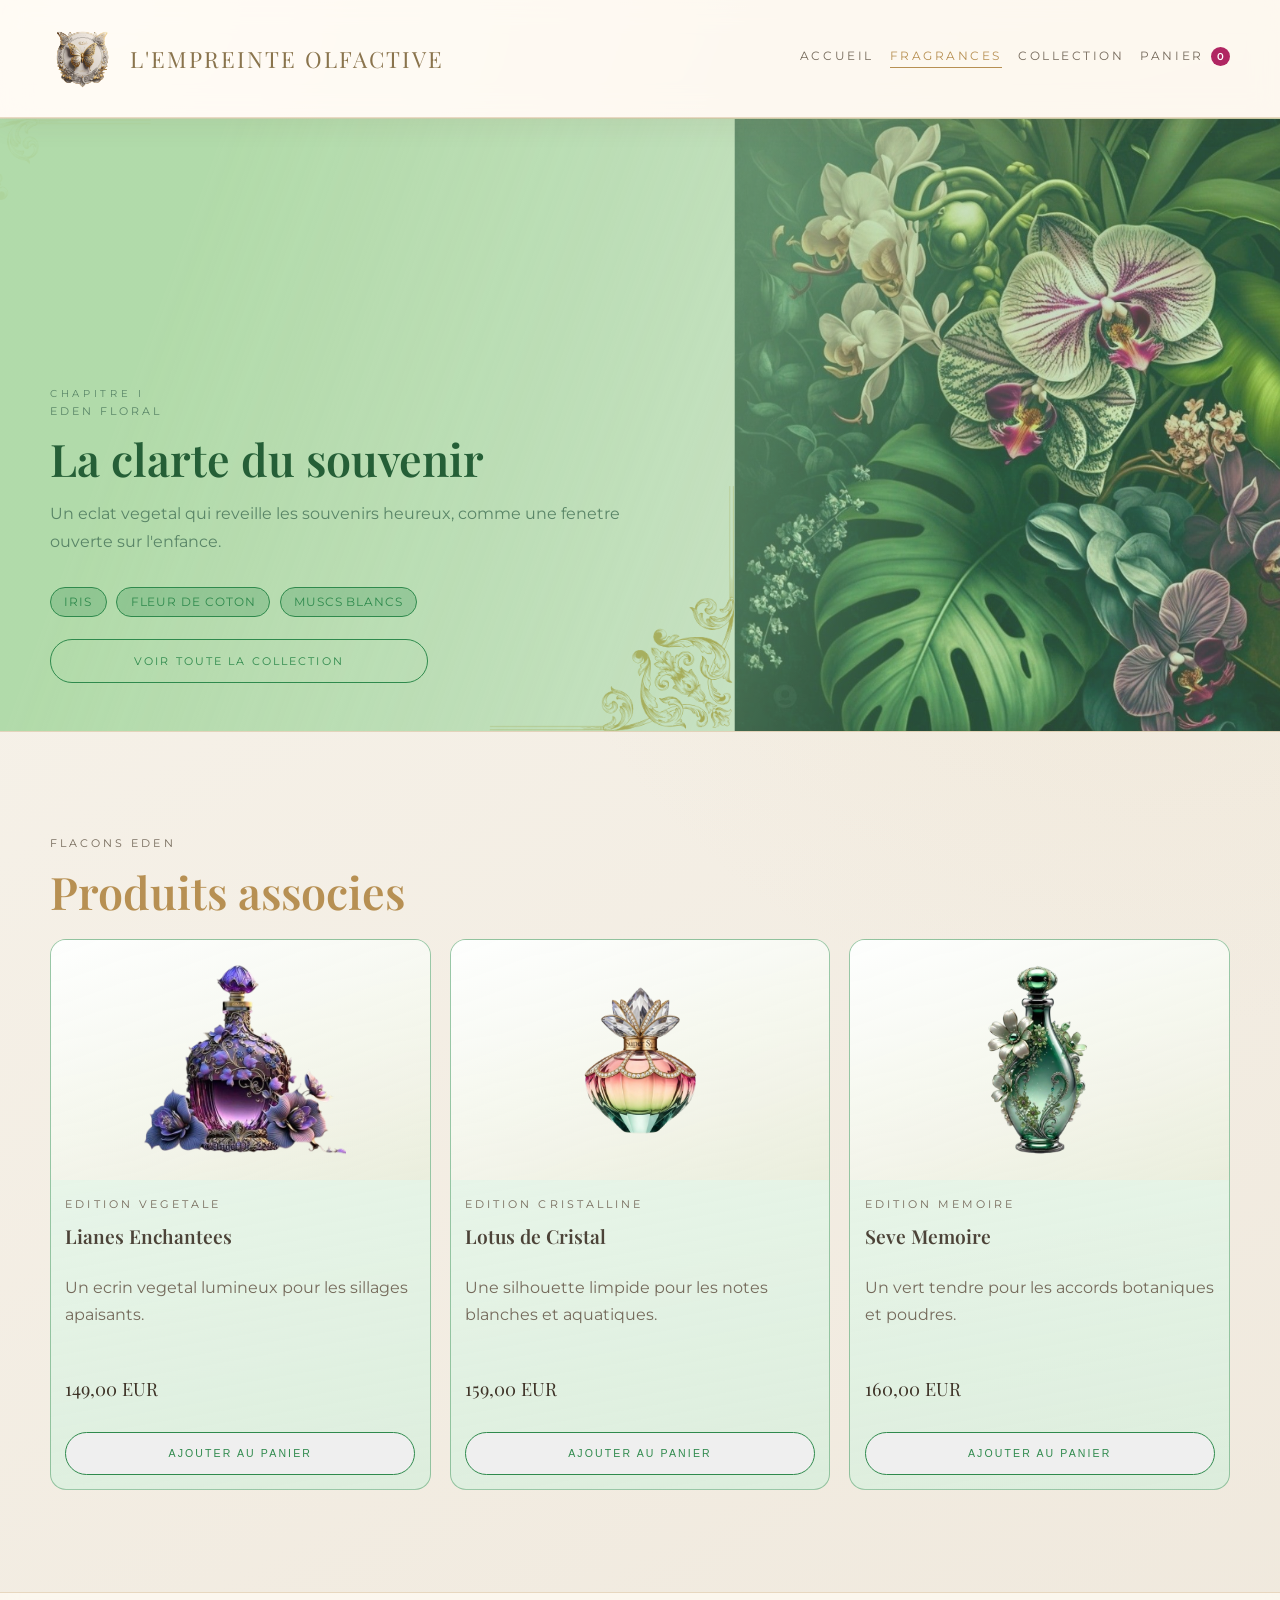
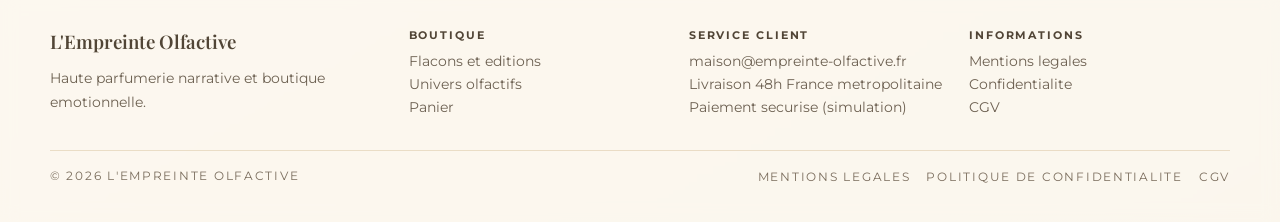
==== fragrance-eden.html @ c9fff160 "feat: update branding, headers, contact page and cleanup assets" ====
<!DOCTYPE html>
<html lang="fr">
<head>
    <meta charset="UTF-8">
    <meta name="viewport" content="width=device-width, initial-scale=1.0">
    <title>L'Empreinte Olfactive | Eden Floral</title>
    <meta name="description" content="Page fragrance Eden Floral avec ses flacons et ses notes.">
    <link rel="preconnect" href="https://fonts.googleapis.com">
    <link rel="preconnect" href="https://fonts.gstatic.com" crossorigin>
    <link href="https://fonts.googleapis.com/css2?family=Montserrat:wght@300;400;500&family=Playfair+Display:ital,wght@0,600;1,600&display=swap" rel="stylesheet">
    <link rel="icon" type="image/svg+xml" href="assets/img/favicon.svg">
    <link rel="stylesheet" href="css/style.css">
</head>
<body>
    <nav class="site-nav">
        <div class="site-nav-inner">
            <a class="brand" href="index.html">
    <img src="assets/img/logo.png" alt="Logo" class="logo-img">
    <span class="brand-text">L'Empreinte Olfactive</span>
</a>
            <div class="menu">
                <a href="index.html">Accueil</a>
                <a href="fragrance.html" class="active">Fragrances</a>
                <a href="collection.html">Collection</a>
                <a href="panier.html" class="nav-cart-link">Panier <span class="cart-count" data-cart-count>0</span></a>
            </div>
        </div>
    </nav>

    <section class="section section-fragrance theme-eden">
        <article class="fragrance-header accent-eden">
            <img src="assets/img/Eden-floral.png" alt="Univers Eden Floral">
            <div class="fragrance-header-content">
                <p class="fragrance-kicker">Chapitre I</p>
                <p class="eyebrow">Eden Floral</p>
                <h2>La clarte du souvenir</h2>
                <p>Un eclat vegetal qui reveille les souvenirs heureux, comme une fenetre ouverte sur l'enfance.</p>
                <div class="notes">
                    <span class="note">Iris</span>
                    <span class="note">Fleur de coton</span>
                    <span class="note">Muscs blancs</span>
                </div>
                <a class="btn" href="collection.html">Voir toute la collection</a>
            </div>
        </article>
    </section>

    <main class="section">
        <div class="site-shell">
            <div class="section-head">
                <p class="eyebrow">Flacons Eden</p>
                <h2>Produits associes</h2>
            </div>
            <section class="products">
                <article class="product-card tone-eden">
                    <div class="product-media"><img src="assets/img/flacon-lianes-enchantees.png" alt="Flacon Lianes Enchantees"></div>
                    <div class="product-body">
                        <p class="eyebrow">Edition Vegetale</p>
                        <h3>Lianes Enchantees</h3>
                        <p>Un ecrin vegetal lumineux pour les sillages apaisants.</p>
                        <p class="product-price">149,00 EUR</p>
                        <button class="btn" type="button" data-add-to-cart data-id="lianes-enchantees" data-name="Lianes Enchantees" data-price="149" data-image="assets/img/flacon-lianes-enchantees.png">Ajouter au panier</button>
                    </div>
                </article>
                <article class="product-card tone-eden">
                    <div class="product-media"><img src="assets/img/lotus-de-cristal.png" alt="Flacon Lotus de Cristal"></div>
                    <div class="product-body">
                        <p class="eyebrow">Edition Cristalline</p>
                        <h3>Lotus de Cristal</h3>
                        <p>Une silhouette limpide pour les notes blanches et aquatiques.</p>
                        <p class="product-price">159,00 EUR</p>
                        <button class="btn" type="button" data-add-to-cart data-id="lotus-cristal" data-name="Lotus de Cristal" data-price="159" data-image="assets/img/lotus-de-cristal.png">Ajouter au panier</button>
                    </div>
                </article>
                <article class="product-card tone-eden">
                    <div class="product-media"><img src="assets/img/seve-memoire.png" alt="Flacon Seve Memoire"></div>
                    <div class="product-body">
                        <p class="eyebrow">Edition Memoire</p>
                        <h3>Seve Memoire</h3>
                        <p>Un vert tendre pour les accords botaniques et poudres.</p>
                        <p class="product-price">160,00 EUR</p>
                        <button class="btn" type="button" data-add-to-cart data-id="seve-memoire" data-name="Seve Memoire" data-price="160" data-image="assets/img/seve-memoire.png">Ajouter au panier</button>
                    </div>
                </article>
            </section>
        </div>
    </main>

    <footer class="site-footer">
        <div class="footer-grid">
            <section class="footer-col"><h3>L'Empreinte Olfactive</h3><p>Haute parfumerie narrative et boutique emotionnelle.</p></section>
            <section class="footer-col"><h4>Boutique</h4><ul><li><a href="collection.html">Flacons et editions</a></li><li><a href="fragrance.html">Univers olfactifs</a></li><li><a href="panier.html">Panier</a></li></ul></section>
            <section class="footer-col"><h4>Service Client</h4><ul><li><a href="mailto:maison@empreinte-olfactive.fr">maison@empreinte-olfactive.fr</a></li><li>Livraison 48h France metropolitaine</li><li>Paiement securise (simulation)</li></ul></section>
            <section class="footer-col"><h4>Informations</h4><ul><li><a href="mentions-legales.html">Mentions legales</a></li><li><a href="politique-confidentialite.html">Confidentialite</a></li><li><a href="cgv.html">CGV</a></li></ul></section>
        </div>
        <div class="footer-legal"><p>&copy; 2026 L'Empreinte Olfactive</p><div class="footer-legal-links"><a href="mentions-legales.html">Mentions legales</a><a href="politique-confidentialite.html">Politique de confidentialite</a><a href="cgv.html">CGV</a></div></div>
    </footer>
    <script src="js/app.js"></script>
</body>
</html>
---- css/style.css ----
:root {
    --ivory-1: #f8f4ec;
    --ivory-2: #efe8dc;
    --pearl: #fffdf8;
    --champagne: #d6b67a;
    --gold-soft: #b79053;
    --ink: #4c4338;
    --ink-soft: #756a5b;
    --line: rgba(183, 144, 83, 0.3);
    --panel: rgba(255, 252, 245, 0.65);
    --hero-mask: linear-gradient(115deg, rgba(255, 250, 242, 0.86) 18%, rgba(255, 250, 242, 0.62) 52%, rgba(255, 250, 242, 0.2) 76%);
    --shadow: 0 24px 50px rgba(108, 86, 57, 0.15);
    --radius-xl: 24px;
    --radius-md: 16px;
    --space-xl: clamp(3rem, 8vw, 7rem);
    --space-lg: clamp(2rem, 4vw, 3.5rem);
    --space-md: clamp(1.2rem, 2.2vw, 2rem);
    --fragrance-accent: #8ea476;
    --fragrance-accent-soft: rgba(142, 164, 118, 0.2);
}

html {
    scroll-behavior: smooth;
}

* {
    box-sizing: border-box;
}

body {
    margin: 0;
    color: var(--ink);
    font-family: 'Montserrat', sans-serif;
    background:
        radial-gradient(circle at 8% 0%, rgba(255, 255, 255, 0.9) 0, rgba(255, 255, 255, 0) 30%),
        radial-gradient(circle at 90% 20%, rgba(223, 200, 158, 0.18) 0, rgba(223, 200, 158, 0) 36%),
        linear-gradient(150deg, var(--ivory-1) 0%, var(--ivory-2) 100%);
    min-height: 100vh;
}

::selection {
    background: rgba(183, 144, 83, 0.22);
    color: var(--ink);
}

img {
    max-width: 100%;
    display: block;
}

a {
    color: inherit;
    text-decoration: none;
}

.site-shell {
    width: min(1180px, calc(100% - 2.2rem));
    margin-inline: auto;
}

.site-nav {
    position: sticky;
    top: 0;
    z-index: 30;
    backdrop-filter: blur(14px);
    background: rgba(255, 251, 243, 0.8);
    border-bottom: 1px solid var(--line);
    box-shadow: 0 8px 24px rgba(120, 97, 67, 0.08);
}

.site-nav-inner {
    width: min(1180px, calc(100% - 2.2rem));
    margin-inline: auto;
    padding: 1rem 0;
    display: flex;
    align-items: center;
    justify-content: space-between;
    gap: 1rem;
}

.brand {
    font-family: 'Playfair Display', serif;
    font-size: 1.3rem;
    letter-spacing: 0.2em;
    text-transform: uppercase;
    color: var(--gold-soft);
}

.menu {
    display: flex;
    align-items: center;
    gap: 1rem;
    flex-wrap: wrap;
}

.menu a {
    font-size: 0.72rem;
    text-transform: uppercase;
    letter-spacing: 0.22em;
    color: var(--ink-soft);
    padding-bottom: 0.2rem;
    border-bottom: 1px solid transparent;
    transition: border-color 0.25s ease, color 0.25s ease;
}

.menu a:hover,
.menu a.active {
    color: var(--gold-soft);
    border-color: var(--gold-soft);
}

.hero {
    position: relative;
    min-height: clamp(460px, 76vh, 760px);
    display: flex;
    align-items: center;
    overflow: hidden;
    border-bottom: 1px solid var(--line);
}

.hero-inner {
    position: relative;
    z-index: 2;
    width: min(1180px, calc(100% - 2.2rem));
    margin-inline: auto;
    padding: clamp(3rem, 7vw, 6rem) 0;
}

.eyebrow {
    margin: 0 0 0.8rem;
    text-transform: uppercase;
    letter-spacing: 0.28em;
    font-size: 0.68rem;
    color: var(--ink-soft);
}

h1,
h2,
h3 {
    font-family: 'Playfair Display', serif;
    font-weight: 600;
    margin: 0;
}

h1 {
    font-size: clamp(2rem, 6vw, 4rem);
    line-height: 1.04;
    color: var(--gold-soft);
}

h2 {
    font-size: clamp(1.8rem, 4vw, 2.8rem);
    color: var(--gold-soft);
    line-height: 1.14;
}

p {
    line-height: 1.7;
    color: var(--ink-soft);
}

.hero-copy p {
    margin: 1.1rem 0 1.6rem;
    max-width: 42ch;
}

.hero-media {
    position: absolute;
    inset: 0;
    border-radius: 0;
    border: 0;
    overflow: hidden;
    min-height: 100%;
    box-shadow: none;
}

.hero-media::before {
    content: '';
    position: absolute;
    inset: 0;
    background: var(--hero-mask);
    z-index: 2;
}

.hero-media img {
    position: absolute;
    inset: 0;
    width: 100%;
    height: 100%;
    object-fit: cover;
    z-index: 1;
}

.hero-copy {
    position: relative;
    max-width: 54ch;
    animation: riseIn 0.9s ease both;
}

.btn {
    display: inline-flex;
    align-items: center;
    justify-content: center;
    border: 1px solid var(--gold-soft);
    padding: 0.9rem 1.4rem;
    text-transform: uppercase;
    letter-spacing: 0.2em;
    font-size: 0.66rem;
    color: var(--gold-soft);
    border-radius: 999px;
    transition: all 0.3s ease;
}

.btn:hover {
    background: var(--gold-soft);
    color: var(--pearl);
    transform: translateY(-2px);
}

.btn.is-disabled,
.btn[aria-disabled='true'] {
    opacity: 0.45;
    pointer-events: none;
    transform: none;
}

.btn-soft {
    border-color: var(--line);
    color: var(--ink-soft);
}

.btn-soft:hover {
    border-color: var(--ink-soft);
    background: transparent;
    color: var(--ink);
}

.section {
    padding: var(--space-xl) 0;
}

.section-fragrance {
    padding: 0;
}

.section-fragrance {
    --theme-accent: var(--gold-soft);
    --theme-soft: rgba(183, 144, 83, 0.18);
    --theme-ink: var(--ink);
    --theme-veil: linear-gradient(110deg, rgba(248, 244, 236, 0.92) 15%, rgba(248, 244, 236, 0.55) 46%, rgba(248, 244, 236, 0.1) 75%);
    --theme-wash: rgba(183, 144, 83, 0.14);
}

.section-head {
    margin-bottom: 1.4rem;
}

.cards {
    display: grid;
    grid-template-columns: repeat(3, minmax(0, 1fr));
    gap: 1.2rem;
}

.card {
    background: var(--panel);
    border: 1px solid var(--line);
    border-radius: var(--radius-md);
    padding: 1.2rem;
    display: flex;
    flex-direction: column;
    gap: 0.9rem;
    box-shadow: 0 14px 28px rgba(136, 113, 76, 0.1);
    animation: riseIn 0.7s ease both;
}

.card:hover {
    transform: translateY(-4px);
    transition: transform 0.3s ease;
}

.card .badge {
    width: fit-content;
    text-transform: uppercase;
    letter-spacing: 0.2em;
    font-size: 0.62rem;
    border-radius: 999px;
    padding: 0.34rem 0.72rem;
    color: var(--fragrance-accent);
    background: var(--fragrance-accent-soft);
}

.card h3 {
    color: var(--ink);
    font-size: 1.5rem;
}

.card p {
    margin: 0;
}

.accent-eden {
    --fragrance-accent: #7fb069;
    --fragrance-accent-soft: rgba(127, 176, 105, 0.2);
}

.accent-midnight {
    --fragrance-accent: #5a4966;
    --fragrance-accent-soft: rgba(90, 73, 102, 0.2);
}

.accent-majeste {
    --fragrance-accent: #a85d8f;
    --fragrance-accent-soft: rgba(168, 93, 143, 0.2);
}

.steps {
    display: grid;
    grid-template-columns: repeat(3, minmax(0, 1fr));
    gap: 1rem;
}

.step {
    border: 1px solid var(--line);
    border-radius: var(--radius-md);
    background: rgba(255, 255, 255, 0.55);
    padding: 1.2rem;
    animation: riseIn 0.7s ease both;
}

.step-number {
    font-family: 'Playfair Display', serif;
    color: var(--gold-soft);
    font-size: 1.6rem;
}

.fragrance-header {
    border-radius: 0;
    border-top: 1px solid var(--line);
    border-bottom: 1px solid var(--line);
    border-left: 0;
    border-right: 0;
    overflow: hidden;
    min-height: clamp(340px, 68vh, 620px);
    position: relative;
    box-shadow: none;
}

.fragrance-header::before {
    content: '';
    position: absolute;
    inset: 0;
    z-index: 1;
    background: var(--theme-veil);
}

.fragrance-header::after {
    content: '';
    position: absolute;
    inset: 0;
    z-index: 1;
    background: var(--theme-wash);
}

.fragrance-header.accent-eden::before {
    background: linear-gradient(110deg, rgba(207, 234, 189, 0.92) 15%, rgba(207, 234, 189, 0.56) 46%, rgba(207, 234, 189, 0.14) 75%);
}

.fragrance-header.accent-midnight::before {
    background: linear-gradient(110deg, rgba(175, 152, 190, 0.92) 15%, rgba(175, 152, 190, 0.58) 46%, rgba(175, 152, 190, 0.16) 75%);
}

.fragrance-header.accent-majeste::before {
    background: linear-gradient(110deg, rgba(228, 186, 208, 0.92) 15%, rgba(228, 186, 208, 0.58) 46%, rgba(228, 186, 208, 0.16) 75%);
}

.fragrance-header img {
    width: 100%;
    height: 100%;
    object-fit: cover;
    position: absolute;
    inset: 0;
}

.fragrance-header-content {
    position: relative;
    z-index: 2;
    width: min(1180px, calc(100% - 2.2rem));
    margin-inline: auto;
    padding: clamp(1.8rem, 4vw, 3rem) 0;
    display: flex;
    flex-direction: column;
    justify-content: flex-end;
    min-height: clamp(340px, 68vh, 620px);
    animation: riseIn 0.8s ease both;
}

.fragrance-kicker {
    margin: 0;
    font-size: 0.64rem;
    letter-spacing: 0.36em;
    text-transform: uppercase;
    color: var(--theme-accent);
}

.fragrance-header-content p,
.fragrance-header-content h2,
.fragrance-header-content .notes,
.fragrance-header-content .btn {
    max-width: 54ch;
}

.section-fragrance .fragrance-header-content h2 {
    color: var(--theme-ink);
}

.section-fragrance .fragrance-header-content p,
.section-fragrance .eyebrow {
    color: color-mix(in srgb, var(--theme-ink) 76%, #ffffff 24%);
}

.section-fragrance .btn {
    border-color: var(--theme-accent);
    color: var(--theme-accent);
}

.section-fragrance .btn:hover {
    background: var(--theme-accent);
    color: var(--pearl);
}

.section-fragrance .note {
    border-color: var(--theme-accent);
    background: var(--theme-soft);
    color: var(--theme-accent);
}

.theme-eden {
    --theme-accent: #2f8a4d;
    --theme-soft: rgba(47, 138, 77, 0.26);
    --theme-ink: #255f37;
    --theme-veil: linear-gradient(110deg, rgba(227, 247, 233, 0.95) 12%, rgba(227, 247, 233, 0.6) 44%, rgba(227, 247, 233, 0.16) 74%);
    --theme-wash: rgba(71, 163, 92, 0.24);
    background: linear-gradient(180deg, rgba(176, 232, 185, 0.42) 0%, rgba(248, 244, 236, 0.18) 100%);
}

.theme-midnight {
    --theme-accent: #215fa8;
    --theme-soft: rgba(33, 95, 168, 0.26);
    --theme-ink: #184679;
    --theme-veil: linear-gradient(110deg, rgba(221, 234, 252, 0.95) 12%, rgba(221, 234, 252, 0.62) 44%, rgba(221, 234, 252, 0.17) 74%);
    --theme-wash: rgba(34, 96, 173, 0.24);
    background: linear-gradient(180deg, rgba(168, 202, 245, 0.4) 0%, rgba(248, 244, 236, 0.18) 100%);
}

.theme-majeste {
    --theme-accent: #b02662;
    --theme-soft: rgba(176, 38, 98, 0.24);
    --theme-ink: #7f1f4a;
    --theme-veil: linear-gradient(110deg, rgba(252, 228, 239, 0.96) 12%, rgba(252, 228, 239, 0.62) 44%, rgba(252, 228, 239, 0.17) 74%);
    --theme-wash: rgba(183, 34, 100, 0.24);
    background: linear-gradient(180deg, rgba(245, 173, 207, 0.44) 0%, rgba(248, 244, 236, 0.18) 100%);
}

.notes {
    display: flex;
    flex-wrap: wrap;
    gap: 0.6rem;
    margin: 1rem 0 1.4rem;
}

.note {
    border: 1px solid var(--fragrance-accent);
    background: var(--fragrance-accent-soft);
    color: var(--fragrance-accent);
    border-radius: 999px;
    padding: 0.44rem 0.84rem;
    font-size: 0.72rem;
    letter-spacing: 0.08em;
    text-transform: uppercase;
}

.products {
    display: grid;
    grid-template-columns: repeat(3, minmax(0, 1fr));
    gap: 1.2rem;
}

.product-card img {
    height: 250px; /* Ajuste selon tes besoins */
    width: auto;
    object-fit: contain;
}

.product-card {
    border: 1px solid var(--line);
    background: rgba(255, 255, 255, 0.62);
    border-radius: var(--radius-md);
    overflow: hidden;
    display: flex;
    flex-direction: column;
    transition: transform 0.3s ease, box-shadow 0.3s ease;
    animation: riseIn 0.7s ease both;
}

.product-card.tone-eden {
    border-color: rgba(47, 138, 77, 0.44);
    background: linear-gradient(170deg, rgba(237, 250, 240, 0.92), rgba(212, 238, 219, 0.72));
}

.product-card.tone-midnight {
    border-color: rgba(33, 95, 168, 0.44);
    background: linear-gradient(170deg, rgba(236, 245, 255, 0.94), rgba(213, 228, 247, 0.74));
}

.product-card.tone-majeste {
    border-color: rgba(176, 38, 98, 0.44);
    background: linear-gradient(170deg, rgba(255, 238, 247, 0.94), rgba(249, 214, 231, 0.74));
}

.product-card.tone-eden .btn,
.product-card.tone-midnight .btn,
.product-card.tone-majeste .btn {
    color: var(--theme-accent-local, var(--gold-soft));
    border-color: var(--theme-accent-local, var(--gold-soft));
}

.product-card.tone-eden {
    --theme-accent-local: #2f8a4d;
}

.product-card.tone-midnight {
    --theme-accent-local: #215fa8;
}

.product-card.tone-majeste {
    --theme-accent-local: #b02662;
}

.product-card.tone-eden .btn:hover,
.product-card.tone-midnight .btn:hover,
.product-card.tone-majeste .btn:hover {
    background: var(--theme-accent-local, var(--gold-soft));
    border-color: var(--theme-accent-local, var(--gold-soft));
    color: var(--pearl);
}

.product-card:hover {
    transform: translateY(-6px);
    box-shadow: 0 18px 34px rgba(136, 113, 76, 0.16);
}

.product-media {
    height: 240px;
    padding: 0.9rem;
    background: linear-gradient(160deg, rgba(255, 255, 255, 0.9), rgba(241, 230, 209, 0.45));
}

.product-media img {
    width: 100%;
    height: 100%;
    object-fit: contain;
}

.product-body {
    padding: 0.9rem;
    display: grid;
    gap: 0.6rem;
}

.product-body .eyebrow {
    margin: 0;
}

.product-body h3 {
    font-size: 1.2rem;
    color: var(--ink);
}

.product-price {
    font-family: 'Playfair Display', serif;
    font-size: 1.15rem;
    color: #3f3428;
}

.nav-cart-link {
    display: inline-flex;
    align-items: center;
    gap: 0.45rem;
}

.cart-count {
    min-width: 1.2rem;
    height: 1.2rem;
    border-radius: 999px;
    background: #b02662;
    color: #fff;
    display: inline-flex;
    align-items: center;
    justify-content: center;
    font-size: 0.6rem;
    letter-spacing: 0;
    font-weight: 600;
    padding: 0 0.25rem;
}

.site-footer {
    border-top: 1px solid var(--line);
    padding: 2.2rem 0;
    background: rgba(255, 251, 243, 0.75);
    backdrop-filter: blur(8px);
}

.footer-grid {
    width: min(1180px, calc(100% - 2.2rem));
    margin-inline: auto;
    display: grid;
    grid-template-columns: 1.3fr 1fr 1fr 1fr;
    gap: 1.2rem;
}

.footer-col h3,
.footer-col h4 {
    margin: 0 0 0.7rem;
    color: #514536;
}

.footer-col h4 {
    font-family: 'Montserrat', sans-serif;
    text-transform: uppercase;
    font-size: 0.66rem;
    letter-spacing: 0.18em;
}

.footer-col p,
.footer-col a,
.footer-col li {
    font-size: 0.86rem;
    color: #6d6152;
}

.footer-col ul {
    margin: 0;
    padding: 0;
    list-style: none;
    display: grid;
    gap: 0.45rem;
}

.footer-col a:hover {
    color: #b79053;
}

.footer-legal {
    width: min(1180px, calc(100% - 2.2rem));
    margin: 1.4rem auto 0;
    padding-top: 1rem;
    border-top: 1px solid rgba(183, 144, 83, 0.26);
    display: flex;
    align-items: center;
    justify-content: space-between;
    gap: 0.8rem;
}

.footer-legal p,
.footer-legal a {
    margin: 0;
    font-size: 0.72rem;
    text-transform: uppercase;
    letter-spacing: 0.15em;
    color: #7a6d5d;
}

.footer-legal-links {
    display: flex;
    gap: 1rem;
    flex-wrap: wrap;
}

.page-content {
    width: min(1180px, calc(100% - 2.2rem));
    margin-inline: auto;
    padding: var(--space-lg) 0;
}

.cart-layout {
    display: grid;
    grid-template-columns: 1.6fr 1fr;
    gap: 1.2rem;
}

.cart-panel {
    border: 1px solid var(--line);
    border-radius: var(--radius-md);
    background: rgba(255, 255, 255, 0.64);
    padding: 1rem;
}

.cart-list {
    display: grid;
    gap: 0.9rem;
}

.cart-item {
    display: grid;
    grid-template-columns: 96px 1fr auto;
    gap: 0.8rem;
    align-items: center;
    border: 1px solid rgba(183, 144, 83, 0.2);
    border-radius: 14px;
    padding: 0.6rem;
    background: rgba(255, 253, 249, 0.86);
}

.cart-item img {
    width: 96px;
    height: 96px;
    object-fit: contain;
    border-radius: 10px;
    background: linear-gradient(160deg, rgba(255, 255, 255, 0.95), rgba(241, 230, 209, 0.35));
}

.cart-item-actions {
    display: inline-flex;
    align-items: center;
    gap: 0.4rem;
}

.qty-btn,
.remove-btn {
    border: 1px solid var(--line);
    background: #fff;
    color: #625645;
    border-radius: 999px;
    padding: 0.25rem 0.55rem;
    cursor: pointer;
}

.qty-btn:hover,
.remove-btn:hover {
    border-color: #b79053;
    color: #3f3428;
}

.cart-summary-row {
    display: flex;
    justify-content: space-between;
    margin: 0.45rem 0;
    color: #6b5f4f;
}

.cart-summary-row.total {
    font-family: 'Playfair Display', serif;
    font-size: 1.2rem;
    color: #473b2c;
    margin-top: 1rem;
}

.cart-empty {
    text-align: center;
    padding: 1.5rem;
    border: 1px dashed rgba(183, 144, 83, 0.45);
    border-radius: var(--radius-md);
    color: #6f6353;
}

.legal-copy {
    max-width: 78ch;
    display: grid;
    gap: 1rem;
}

.legal-copy h2 {
    font-size: 1.45rem;
}

.checkout-layout {
    display: grid;
    grid-template-columns: 1.4fr 1fr;
    gap: 1.2rem;
}

.checkout-form {
    display: grid;
    gap: 1.1rem;
}

.checkout-fieldset {
    border: 1px solid var(--line);
    border-radius: var(--radius-md);
    background: rgba(255, 255, 255, 0.67);
    padding: 1rem;
    display: grid;
    gap: 0.8rem;
}

.checkout-fieldset legend {
    font-family: 'Playfair Display', serif;
    color: #4a3f30;
    font-size: 1.2rem;
    padding: 0 0.4rem;
}

.checkout-grid {
    display: grid;
    grid-template-columns: repeat(2, minmax(0, 1fr));
    gap: 0.75rem;
}

.checkout-grid .full {
    grid-column: 1 / -1;
}

.field {
    display: grid;
    gap: 0.35rem;
}

.field label {
    text-transform: uppercase;
    letter-spacing: 0.13em;
    font-size: 0.66rem;
    color: #6c5f50;
}

.field input,
.field select,
.field textarea {
    border: 1px solid rgba(183, 144, 83, 0.35);
    border-radius: 10px;
    padding: 0.62rem 0.7rem;
    font: inherit;
    color: #3f3428;
    background: rgba(255, 255, 255, 0.94);
}

.field textarea {
    min-height: 100px;
    resize: vertical;
}

.field input:focus,
.field select:focus,
.field textarea:focus {
    outline: 0;
    border-color: #b79053;
    box-shadow: 0 0 0 3px rgba(183, 144, 83, 0.16);
}

.checkout-note {
    margin: 0;
    font-size: 0.84rem;
    color: #756858;
}

.summary-list {
    display: grid;
    gap: 0.8rem;
}

.summary-item {
    display: grid;
    grid-template-columns: 64px 1fr auto;
    gap: 0.6rem;
    align-items: center;
}

.summary-item img {
    width: 64px;
    height: 64px;
    object-fit: contain;
    border-radius: 8px;
    background: linear-gradient(160deg, rgba(255, 255, 255, 0.95), rgba(241, 230, 209, 0.35));
}

.confirmation-box {
    border: 1px solid rgba(47, 138, 77, 0.45);
    background: linear-gradient(160deg, rgba(232, 249, 238, 0.9), rgba(216, 240, 224, 0.72));
    border-radius: var(--radius-md);
    padding: 1rem;
}

.confirmation-box h2 {
    color: #2a6940;
}

.error-page {
    min-height: 70vh;
    display: grid;
    place-items: center;
    text-align: center;
    padding: 2rem;
}

.error-wrap {
    max-width: 56ch;
    border: 1px solid var(--line);
    border-radius: var(--radius-xl);
    background: rgba(255, 255, 255, 0.72);
    padding: 1.5rem;
}

.toast {
    position: fixed;
    right: 1rem;
    bottom: 1rem;
    z-index: 60;
    background: #3f3428;
    color: #fff;
    border-radius: 12px;
    padding: 0.7rem 0.9rem;
    font-size: 0.82rem;
    opacity: 0;
    transform: translateY(12px);
    transition: all 0.28s ease;
}

.toast.show {
    opacity: 1;
    transform: translateY(0);
}

.page-footer {
    padding: var(--space-lg) 0 2rem;
    font-size: 0.68rem;
    text-transform: uppercase;
    letter-spacing: 0.22em;
    color: var(--ink-soft);
    text-align: center;
}

@keyframes riseIn {
    from {
        opacity: 0;
        transform: translateY(18px);
    }
    to {
        opacity: 1;
        transform: translateY(0);
    }
}

@media (prefers-reduced-motion: reduce) {
    *,
    *::before,
    *::after {
        animation: none !important;
        transition: none !important;
        scroll-behavior: auto !important;
    }
}

@media (max-width: 1024px) {
    .cards,
    .products {
        grid-template-columns: repeat(2, minmax(0, 1fr));
    }

    .footer-grid,
    .cart-layout,
    .checkout-layout {
        grid-template-columns: 1fr;
    }
}

@media (max-width: 780px) {
    .cards,
    .steps,
    .products {
        grid-template-columns: 1fr;
    }

    .hero-media,
    .fragrance-header,
    .fragrance-header-content {
        min-height: 320px;
    }

    .hero-inner {
        padding: 3rem 0;
    }

    .hero-copy {
        max-width: 100%;
    }

    .site-nav-inner {
        padding: 0.8rem 0;
    }

    .menu {
        gap: 0.7rem;
    }

    .menu a {
        font-size: 0.64rem;
        letter-spacing: 0.15em;
    }

    .cart-item {
        grid-template-columns: 1fr;
        justify-items: start;
    }

    .checkout-grid,
    .summary-item {
        grid-template-columns: 1fr;
    }

    .footer-legal {
        flex-direction: column;
        align-items: flex-start;
    }
}
.logo-img {
    display: block;
    height: 50px; /* Ajuste la taille selon ton goût */
    width: auto;
    border: none !important; /* Supprime définitivement le cadre rouge */
    mix-blend-mode: multiply; /* Astuce : si le fond n'est pas parfait, ça aide à le fondre dans le crème */
}

.brand {
    padding: 10px 0;
    display: flex;
    align-items: center;
}
.brand {
    display: flex;
    align-items: center;
    gap: 15px; /* Espace entre le papillon et le texte */
    text-decoration: none;
}

.logo-img {
    height: 65px; /* On l'agrandit un petit peu */
    width: auto;
    transition: transform 0.3s ease;
}

.brand-text {
    font-family: 'Playfair Display', serif;
    font-size: 1.4rem;
    color: #8a744d; /* La couleur dorée de ton thème */
    text-transform: uppercase;
    letter-spacing: 2px;
}

/* Petit effet de survol sympa */
.brand:hover .logo-img {
    transform: scale(1.1);
}
/* Le curseur par défaut sur tout le site */
html, body {
    /* 32 32 place le point de clic pile au milieu de ton image de 64px */
    cursor: url('../assets/img/curseur.png') 32 32, auto;
}

/* On force le papillon sur TOUS les éléments cliquables */
a, 
button, 
.btn, 
.card, 
input[type="submit"], 
input[type="button"],
select {
    /* Ici aussi on met 32 32 pour garder la précision du clic */
    cursor: url('../assets/img/curseur.png') 32 32, pointer !important;
}
/* --- PAGE CONTACT --- */

.contact-hero {
    min-height: clamp(360px, 48vh, 540px);
    background-image:
        radial-gradient(circle at 14% 16%, rgba(255, 248, 236, 0.42) 0%, rgba(255, 248, 236, 0) 34%),
        linear-gradient(112deg, rgba(31, 24, 17, 0.58) 4%, rgba(31, 24, 17, 0.26) 45%, rgba(31, 24, 17, 0.5) 100%),
        url('../assets/img/header-contact.png');
    background-size: cover;
    background-position: center 18%;
    display: flex;
    align-items: center;
    justify-content: center;
    text-align: center;
    position: relative;
    isolation: isolate;
}

.contact-hero::after {
    content: '';
    position: absolute;
    inset: 16px;
    border: 1px solid rgba(231, 199, 141, 0.28);
    border-radius: 18px;
    pointer-events: none;
    z-index: 0;
}

.contact-hero-overlay {
    position: relative;
    z-index: 1;
    background: linear-gradient(135deg, rgba(252, 246, 236, 0.88) 0%, rgba(252, 246, 236, 0.72) 100%);
    padding: clamp(1.6rem, 4vw, 2.9rem);
    backdrop-filter: blur(10px);
    max-width: 700px;
    border: 1px solid rgba(231, 199, 141, 0.44);
    border-radius: var(--radius-md);
    box-shadow: 0 24px 52px rgba(31, 24, 17, 0.22);
}

.contact-hero-overlay h1 {
    margin: 0.35rem 0 0.85rem;
    font-size: clamp(2rem, 5vw, 3.35rem);
    color: #7f6237;
    letter-spacing: 0.02em;
}

.contact-hero-overlay p {
    margin: 0;
    color: #4f463c;
    font-size: clamp(1rem, 1.6vw, 1.18rem);
    line-height: 1.65;
}

.contact-grid {
    display: grid;
    grid-template-columns: minmax(0, 1.38fr) minmax(260px, 0.92fr);
    gap: clamp(1.2rem, 3vw, 2.5rem);
    margin-top: clamp(-90px, -7vw, -46px);
    position: relative;
    z-index: 2;
    align-items: start;
}

.contact-form-container {
    background:
        linear-gradient(145deg, rgba(255, 254, 251, 0.97), rgba(250, 244, 232, 0.93));
    padding: clamp(1.4rem, 4vw, 2.55rem);
    box-shadow: 0 22px 50px rgba(67, 49, 29, 0.14);
    border-radius: 18px;
    border: 1px solid rgba(224, 194, 145, 0.46);
}

.contact-form-container h2 {
    margin-top: 0;
    font-family: 'Playfair Display', serif;
    font-size: clamp(1.6rem, 3.2vw, 2.3rem);
    color: #8d6a39;
    letter-spacing: 0.02em;
}

.elegant-form .form-row {
    display: grid;
    grid-template-columns: 1fr 1fr;
    gap: 20px;
}

.elegant-form .form-group {
    margin-bottom: 25px;
    display: flex;
    flex-direction: column;
}

.elegant-form label {
    font-family: 'Montserrat', sans-serif;
    font-size: 0.75rem;
    text-transform: uppercase;
    letter-spacing: 0.2em;
    margin-bottom: 8px;
    color: #7e6c54;
}

.elegant-form input, 
.elegant-form select, 
.elegant-form textarea {
    padding: 12px 14px;
    border: 1px solid rgba(183, 144, 83, 0.25);
    border-radius: 10px;
    background: rgba(255, 255, 255, 0.86);
    color: #4f4336;
    font-family: inherit;
    transition: border-color 0.25s, box-shadow 0.25s, transform 0.25s;
}

.elegant-form input:focus {
    border-color: #c49a59;
    box-shadow: 0 0 0 4px rgba(196, 154, 89, 0.16);
    transform: translateY(-1px);
    outline: none;
}

.elegant-form textarea:focus,
.elegant-form select:focus {
    border-color: #c49a59;
    box-shadow: 0 0 0 4px rgba(196, 154, 89, 0.16);
    transform: translateY(-1px);
    outline: none;
}

.contact-form-container .btn {
    width: 100%;
    justify-content: center;
    padding: 0.95rem 1.2rem;
    background: linear-gradient(120deg, #b2874a 0%, #d8b57a 100%);
    border: 1px solid rgba(157, 117, 58, 0.66);
    color: #fff9ef;
    letter-spacing: 0.19em;
    text-transform: uppercase;
    box-shadow: 0 12px 22px rgba(125, 93, 47, 0.3);
}

.contact-form-container .btn:hover {
    transform: translateY(-2px);
    box-shadow: 0 16px 26px rgba(125, 93, 47, 0.36);
    filter: saturate(1.06);
}

.info-card {
    background: linear-gradient(155deg, #f7efe2, #fff9f0 48%, #f4ebdc 100%);
    border-radius: 18px;
    overflow: hidden;
    border: 1px solid rgba(200, 165, 113, 0.36);
    box-shadow: 0 20px 44px rgba(66, 50, 31, 0.16);
}

.info-img {
    width: 100%;
    height: 280px;
    object-fit: cover;
    filter: saturate(1.06) contrast(1.04);
}

.info-content {
    padding: 28px;
    color: #5a4a38;
}

.info-content h3 {
    margin-top: 0;
    margin-bottom: 0.65rem;
    font-family: 'Playfair Display', serif;
    color: #8b6636;
    font-size: 1.45rem;
}

.info-content strong {
    display: inline-block;
    color: #8f6f42;
    font-size: 0.85rem;
    text-transform: uppercase;
    letter-spacing: 0.14em;
    margin-bottom: 0.2rem;
}

/* Mobile */
@media (max-width: 768px) {
    .contact-hero {
        min-height: 330px;
        background-position: center 26%;
    }

    .contact-hero::after {
        inset: 10px;
    }

    .contact-hero-overlay {
        width: calc(100% - 1.2rem);
    }

    .contact-grid {
        grid-template-columns: 1fr;
        margin-top: 1.1rem;
    }

    .elegant-form .form-row {
        grid-template-columns: 1fr;
    }
}
.btn-gold-final {
    background: #D4AF37; /* LE DORÉ */
    color: white;
    border: none;
    padding: 15px 30px;
    letter-spacing: 2px;
    cursor: pointer;
    width: 100%;
}

.luxe-input {
    background: rgba(255, 255, 255, 0.1);
    border: 1px solid #D4AF37;
    color: white;
    margin-bottom: 15px;
    padding: 10px;
    width: 100%;
}
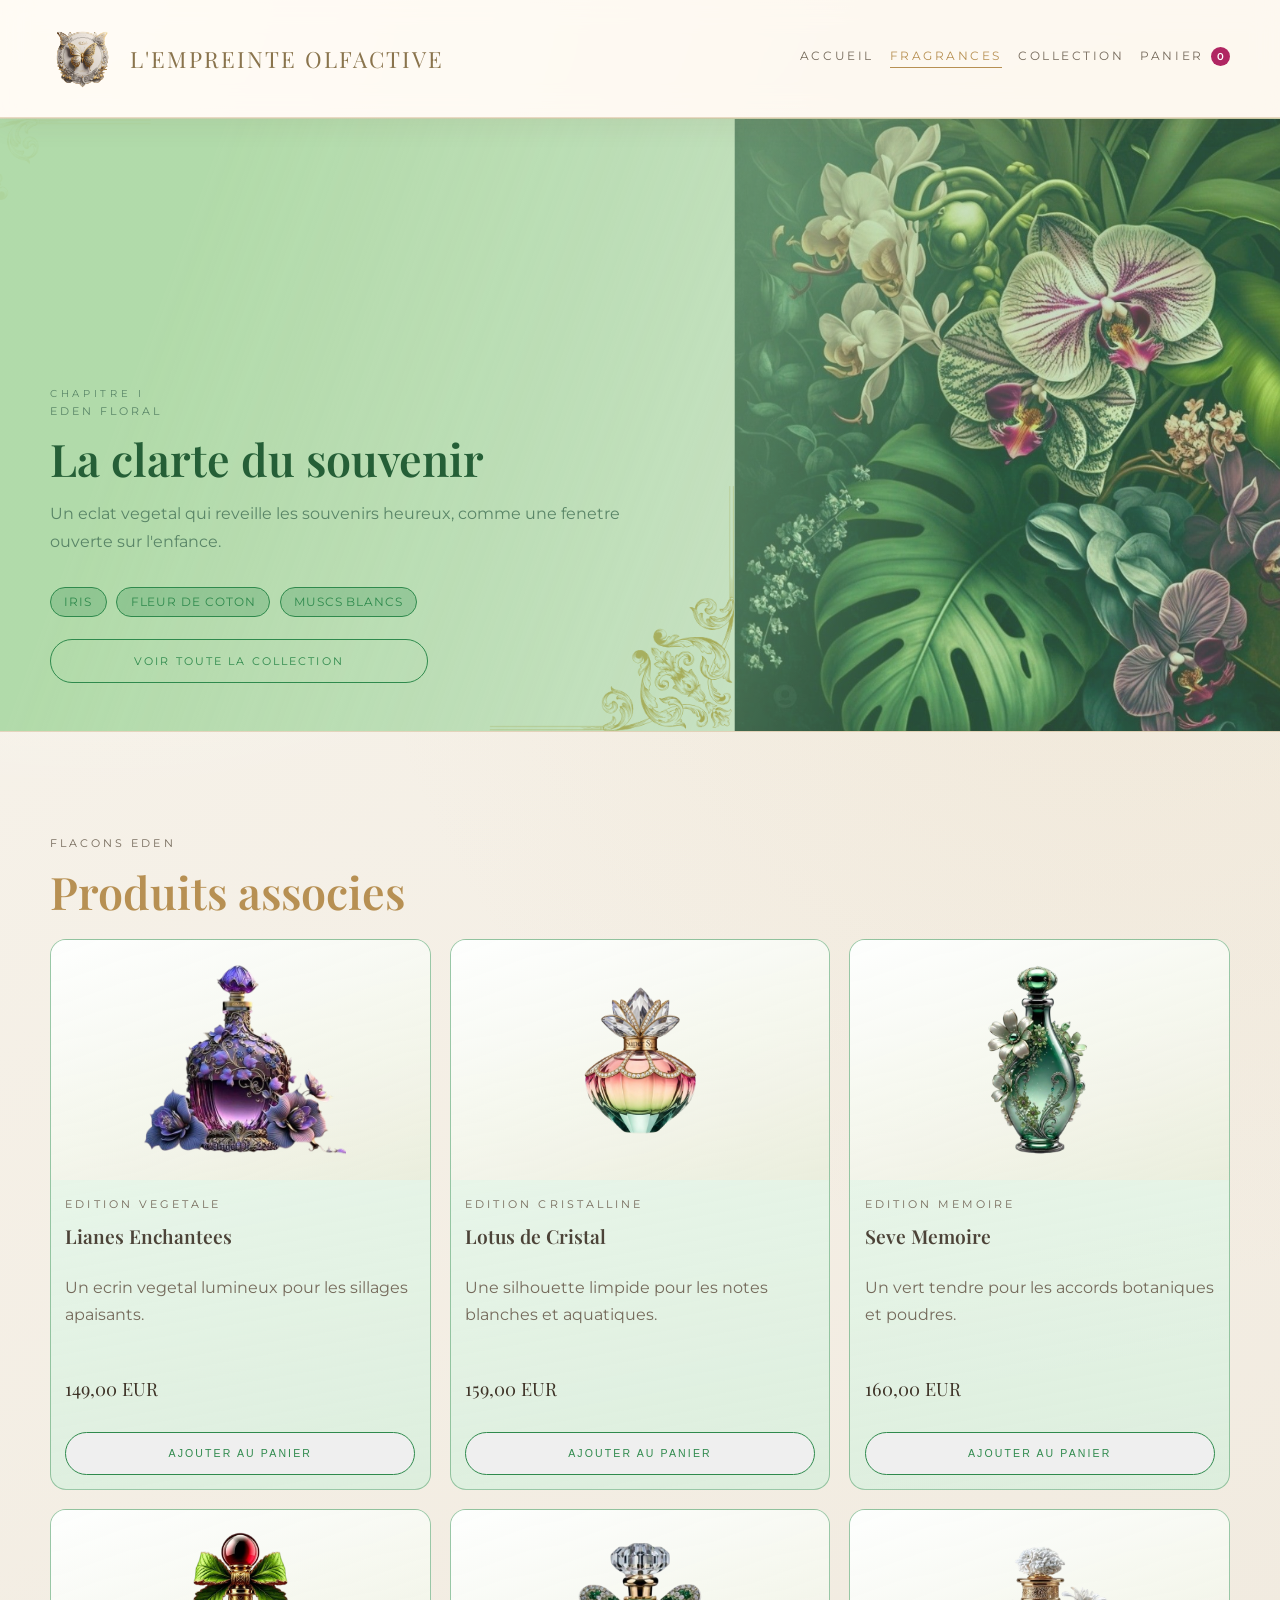
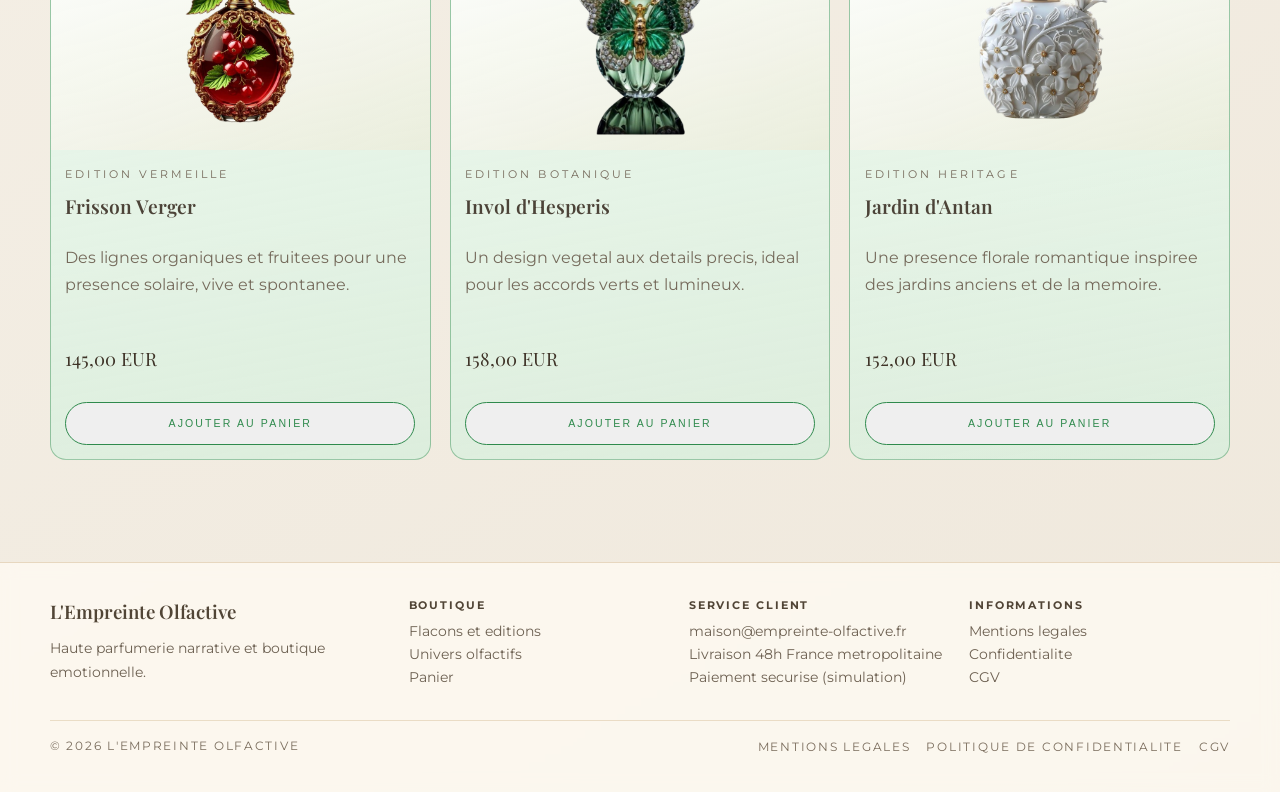
==== commit aa17f6a5: "feat: add new flacons across collection and fragrance pages" ====
--- a/fragrance-eden.html
+++ b/fragrance-eden.html
@@ -82,6 +82,36 @@
                         <button class="btn" type="button" data-add-to-cart data-id="seve-memoire" data-name="Seve Memoire" data-price="160" data-image="assets/img/seve-memoire.png">Ajouter au panier</button>
                     </div>
                 </article>
+                <article class="product-card tone-eden">
+                    <div class="product-media"><img src="assets/img/frisson-verger.png" alt="Flacon Frisson Verger"></div>
+                    <div class="product-body">
+                        <p class="eyebrow">Edition Vermeille</p>
+                        <h3>Frisson Verger</h3>
+                        <p>Des lignes organiques et fruitees pour une presence solaire, vive et spontanee.</p>
+                        <p class="product-price">145,00 EUR</p>
+                        <button class="btn" type="button" data-add-to-cart data-id="frisson-verger" data-name="Frisson Verger" data-price="145" data-image="assets/img/frisson-verger.png">Ajouter au panier</button>
+                    </div>
+                </article>
+                <article class="product-card tone-eden">
+                    <div class="product-media"><img src="assets/img/invol-dhesperis.png" alt="Flacon Invol d'Hesperis"></div>
+                    <div class="product-body">
+                        <p class="eyebrow">Edition Botanique</p>
+                        <h3>Invol d'Hesperis</h3>
+                        <p>Un design vegetal aux details precis, ideal pour les accords verts et lumineux.</p>
+                        <p class="product-price">158,00 EUR</p>
+                        <button class="btn" type="button" data-add-to-cart data-id="invol-hesperis" data-name="Invol d'Hesperis" data-price="158" data-image="assets/img/invol-dhesperis.png">Ajouter au panier</button>
+                    </div>
+                </article>
+                <article class="product-card tone-eden">
+                    <div class="product-media"><img src="assets/img/jardin-dantan.png" alt="Flacon Jardin d'Antan"></div>
+                    <div class="product-body">
+                        <p class="eyebrow">Edition Heritage</p>
+                        <h3>Jardin d'Antan</h3>
+                        <p>Une presence florale romantique inspiree des jardins anciens et de la memoire.</p>
+                        <p class="product-price">152,00 EUR</p>
+                        <button class="btn" type="button" data-add-to-cart data-id="jardin-dantan" data-name="Jardin d'Antan" data-price="152" data-image="assets/img/jardin-dantan.png">Ajouter au panier</button>
+                    </div>
+                </article>
             </section>
         </div>
     </main>
